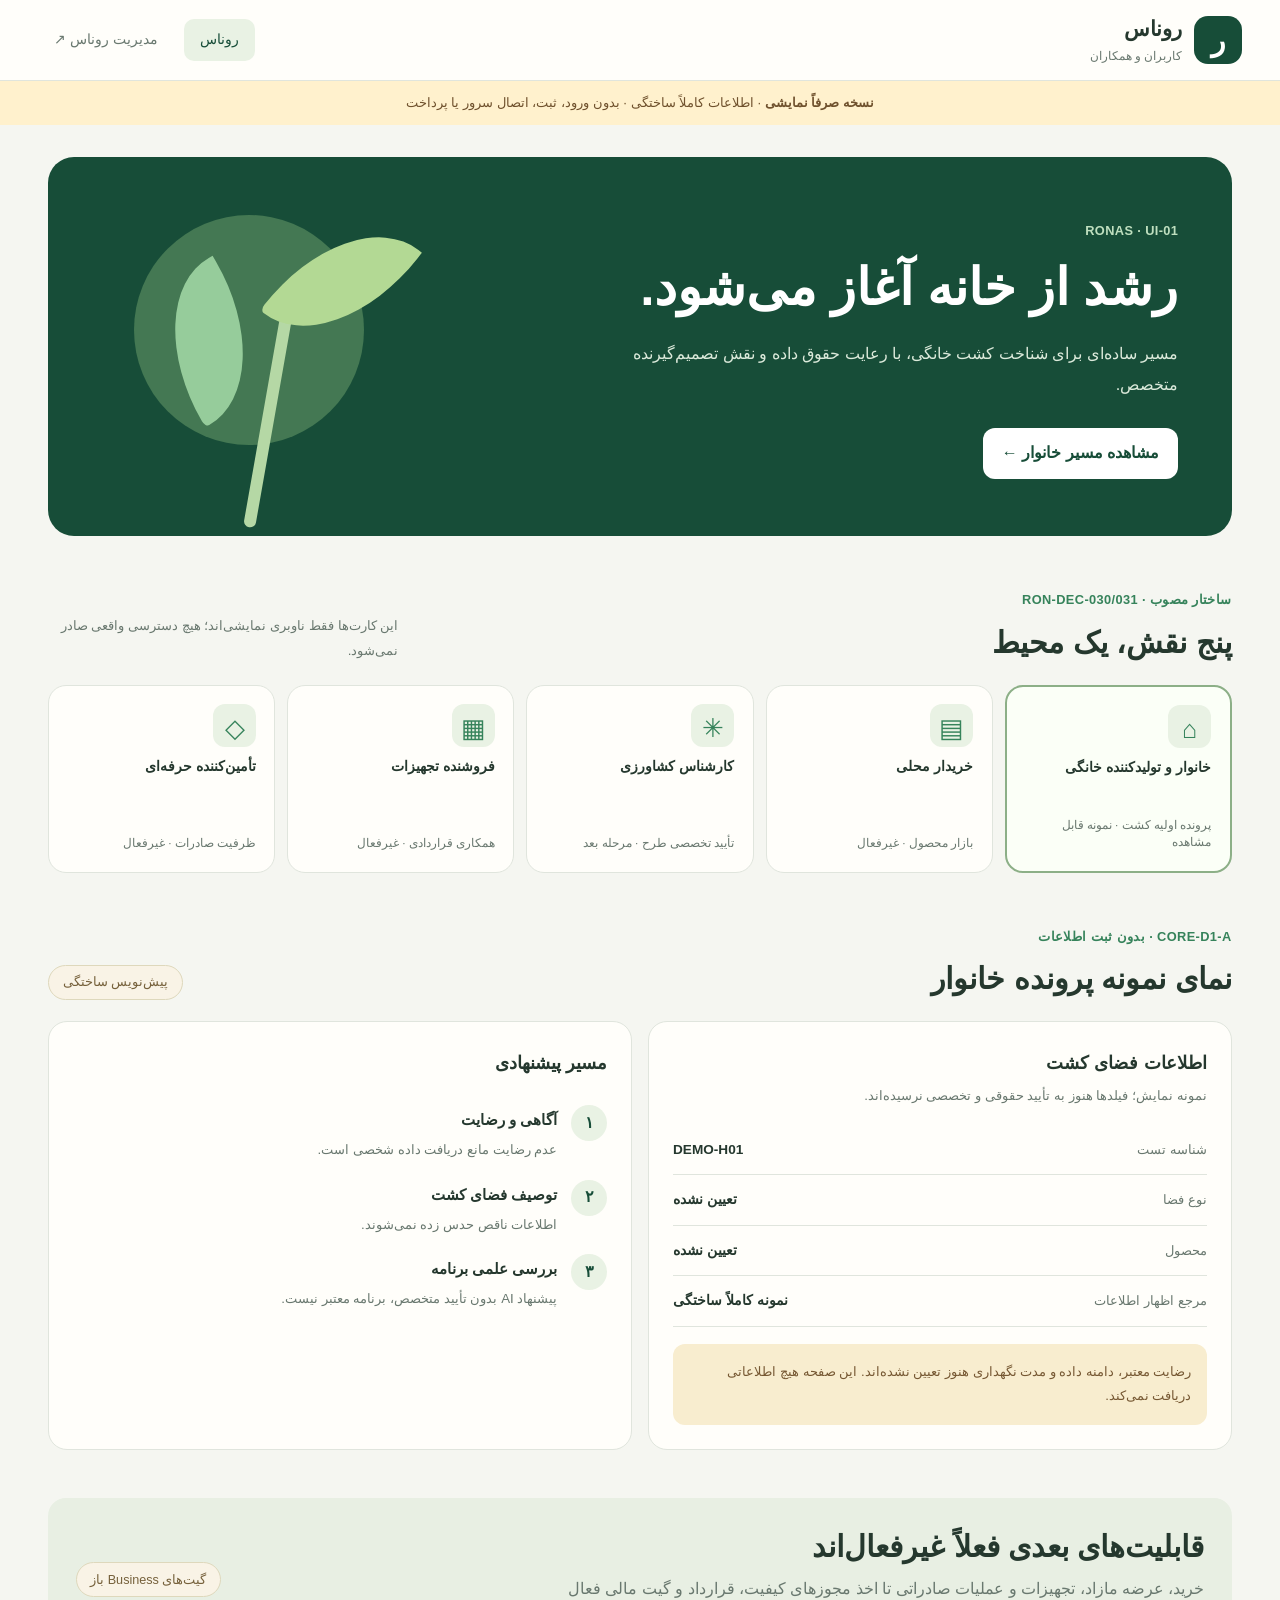
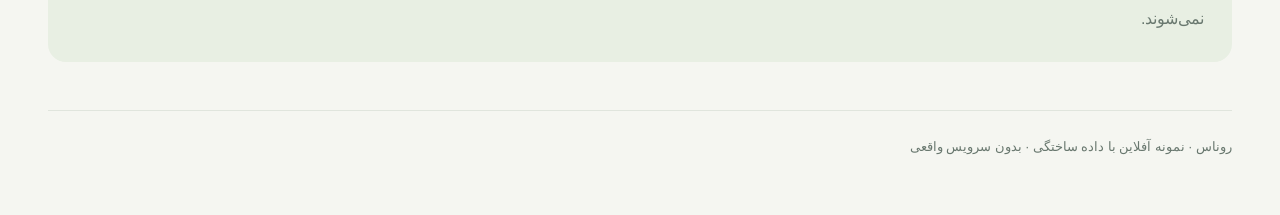
==== prototype/ui/index.html @ 521ad93a "feat(prototype): add two offline Persian RTL UI shells without real data" ====
<!doctype html>
<html lang="fa" dir="rtl">
<head>
 <meta charset="utf-8"><meta name="viewport" content="width=device-width,initial-scale=1">
 <meta http-equiv="Content-Security-Policy" content="default-src 'none'; style-src 'self'; base-uri 'none'; form-action 'none'; object-src 'none'">
 <title>روناس | تجربه کاربران (نمونه نمایشی)</title>
 <link rel="stylesheet" href="styles.css">
</head>
<body>
<a class="skip" href="#main">رفتن به محتوا</a>
<header class="top"><a class="brand" href="index.html"><span class="mark">ر</span><span>روناس<small>کاربران و همکاران</small></span></a><nav aria-label="انتخاب محیط"><a class="selected" aria-current="page" href="index.html">روناس</a><a href="admin.html">مدیریت روناس ↗</a></nav></header>
<div class="demo" role="note"><strong>نسخه صرفاً نمایشی</strong> · اطلاعات کاملاً ساختگی · بدون ورود، ثبت، اتصال سرور یا پرداخت</div>
<main id="main" class="wrap">
 <section class="hero"><div><span class="eyebrow">RONAS · UI-01</span><h1>رشد از خانه آغاز می‌شود.</h1><p>مسیر ساده‌ای برای شناخت کشت خانگی، با رعایت حقوق داده و نقش تصمیم‌گیرنده متخصص.</p><a href="#household" class="btn">مشاهده مسیر خانوار ←</a></div><div class="hero-decor" aria-hidden="true"><span class="round"></span><span class="stem"></span><span class="leaf one"></span><span class="leaf two"></span></div></section>
 <section class="section" id="roles"><header class="section-head"><div><span class="eyebrow dark">ساختار مصوب · RON-DEC-030/031</span><h2>پنج نقش، یک محیط</h2></div><p>این کارت‌ها فقط ناوبری نمایشی‌اند؛ هیچ دسترسی واقعی صادر نمی‌شود.</p></header>
 <div class="roles">
  <a class="role priority" data-role="1" href="#household"><span class="symbol">⌂</span><strong>خانوار و تولیدکننده خانگی</strong><small>پرونده اولیه کشت · نمونه قابل مشاهده</small></a>
  <a class="role" data-role="2" href="#later"><span class="symbol">▤</span><strong>خریدار محلی</strong><small>بازار محصول · غیرفعال</small></a>
  <a class="role" data-role="3" href="#later"><span class="symbol">✳</span><strong>کارشناس کشاورزی</strong><small>تأیید تخصصی طرح · مرحله بعد</small></a>
  <a class="role" data-role="4" href="#later"><span class="symbol">▦</span><strong>فروشنده تجهیزات</strong><small>همکاری قراردادی · غیرفعال</small></a>
  <a class="role" data-role="7" href="#later"><span class="symbol">◇</span><strong>تأمین‌کننده حرفه‌ای</strong><small>ظرفیت صادرات · غیرفعال</small></a>
 </div></section>
 <section class="section" id="household"><header class="section-head"><div><span class="eyebrow dark">CORE-D1-A · بدون ثبت اطلاعات</span><h2>نمای نمونه پرونده خانوار</h2></div><span class="chip">پیش‌نویس ساختگی</span></header>
 <div class="columns">
  <article class="panel"><h3>اطلاعات فضای کشت</h3><p class="sub">نمونه نمایش؛ فیلدها هنوز به تأیید حقوقی و تخصصی نرسیده‌اند.</p><dl class="details"><div><dt>شناسه تست</dt><dd>DEMO-H01</dd></div><div><dt>نوع فضا</dt><dd>تعیین نشده</dd></div><div><dt>محصول</dt><dd>تعیین نشده</dd></div><div><dt>مرجع اظهار اطلاعات</dt><dd>نمونه کاملاً ساختگی</dd></div></dl><p class="note">رضایت معتبر، دامنه داده و مدت نگهداری هنوز تعیین نشده‌اند. این صفحه هیچ اطلاعاتی دریافت نمی‌کند.</p></article>
  <article class="panel"><h3>مسیر پیشنهادی</h3><ol class="steps"><li><b>۱</b><div><strong>آگاهی و رضایت</strong><p>عدم رضایت مانع دریافت داده شخصی است.</p></div></li><li><b>۲</b><div><strong>توصیف فضای کشت</strong><p>اطلاعات ناقص حدس زده نمی‌شوند.</p></div></li><li><b>۳</b><div><strong>بررسی علمی برنامه</strong><p>پیشنهاد AI بدون تأیید متخصص، برنامه معتبر نیست.</p></div></li></ol></article>
 </div></section>
 <section class="section banner" id="later"><div><h2>قابلیت‌های بعدی فعلاً غیرفعال‌اند</h2><p>خرید، عرضه مازاد، تجهیزات و عملیات صادراتی تا اخذ مجوزهای کیفیت، قرارداد و گیت مالی فعال نمی‌شوند.</p></div><span class="chip">گیت‌های Business باز</span></section>
 <footer>روناس · نمونه آفلاین با داده ساختگی · بدون سرویس واقعی</footer>
</main>
</body></html>
---- prototype/ui/styles.css ----
@charset "UTF-8";
:root{--bg:#f5f6f1;--surface:#fffefa;--ink:#25382e;--muted:#69786f;--border:#e0e5dd;--dark:#174d38;--green:#36835b;--soft:#e9f2e4;--yellow:#f8edcf}
*{box-sizing:border-box}html{scroll-behavior:smooth;scroll-padding-top:6rem}body{margin:0;background:var(--bg);color:var(--ink);font:16px/1.9 Tahoma,Arial,sans-serif}a{color:inherit}a:focus-visible{outline:3px solid #d59b28;outline-offset:3px}h1,h2,h3,p{margin-top:0}h1{font-size:clamp(2rem,4vw,3.5rem);line-height:1.35}h2{font-size:clamp(1.4rem,2.5vw,1.9rem);line-height:1.4}h3{font-size:1.15rem}p{color:var(--muted)}.skip{position:absolute;top:-100px;right:1rem;padding:.5rem 1rem;background:white;z-index:10}.skip:focus{top:.5rem}
.top{display:flex;justify-content:space-between;align-items:center;gap:1rem;background:var(--surface);padding:1rem max(3vw,calc((100vw - 1260px)/2));border-bottom:1px solid var(--border)}.brand{display:flex;align-items:center;gap:.7rem;text-decoration:none;font-size:1.3rem;font-weight:800;line-height:1.2}.brand small{display:block;font-size:.72rem;color:var(--muted);font-weight:400;margin-top:.5rem}.mark{display:grid;place-items:center;background:var(--dark);color:white;border-radius:14px;width:48px;height:48px;font-size:1.9rem}.top nav{display:flex;gap:.6rem}.top nav a{text-decoration:none;padding:.5rem 1rem;border-radius:10px;color:var(--muted);font-size:.85rem}.top nav .selected,.top nav a:hover{background:var(--soft);color:var(--dark)}.demo{text-align:center;background:#fff1cd;color:#6f512d;padding:.6rem 1rem;font-size:.82rem}.wrap{max-width:1260px;margin:auto;padding:2rem 3vw}.hero{position:relative;overflow:hidden;display:grid;grid-template-columns:1.5fr .75fr;min-height:340px;background:var(--dark);color:white;border-radius:26px;padding:3.6rem 4.5%;isolation:isolate}.hero p{color:#dceadb;max-width:580px;font-size:1.02rem}.hero h1{max-width:570px;margin:.5rem 0 1rem}.eyebrow{font-weight:800;color:#bfdfbf;font-size:.8rem;letter-spacing:.03em}.eyebrow.dark{color:var(--green)}.btn{display:inline-flex;background:white;color:var(--dark);border-radius:12px;font-weight:800;padding:.65rem 1.2rem;text-decoration:none;margin-top:.7rem}.hero-decor{position:relative}.round{position:absolute;width:230px;height:230px;left:9%;top:0;background:#88ba7c;border-radius:50%;opacity:.4}.stem{position:absolute;bottom:-50px;left:45%;width:12px;height:230px;background:#b5d8a5;transform:rotate(10deg);border-radius:100px}.leaf{position:absolute;width:92px;height:145px;background:#96cc9b;border-radius:100% 0 100% 5%;bottom:65px}.leaf.one{left:17%;transform:rotate(-30deg)}.leaf.two{left:54%;bottom:125px;transform:rotate(38deg);background:#b3d994}
.section{margin-top:3rem}.section-head{display:flex;justify-content:space-between;align-items:end;gap:1rem;margin-bottom:1.3rem}.section-head h2{margin:.4rem 0 0}.section-head p{margin:0;max-width:350px;font-size:.84rem}.roles{display:grid;grid-template-columns:repeat(5,minmax(0,1fr));gap:.75rem}.role{display:flex;flex-direction:column;gap:.55rem;min-height:188px;background:var(--surface);padding:1.15rem;border:1px solid var(--border);border-radius:18px;text-decoration:none}.role:hover,.role:focus{border-color:#9abc9d}.role.priority{border:2px solid #8caf87;background:#fbfff7}.role .symbol{font-size:1.6rem;color:var(--green);background:var(--soft);border-radius:12px;width:43px;height:43px;display:grid;place-items:center}.role strong{font-size:.89rem;line-height:1.5}.role small{color:var(--muted);font-size:.74rem;line-height:1.5;margin-top:auto}.chip{display:inline-block;border:1px solid #ded8bc;background:#f9f3e6;color:#76613c;padding:.28rem .85rem;border-radius:99px;font-size:.79rem}.columns{display:grid;grid-template-columns:repeat(2,minmax(0,1fr));gap:1rem}.panel{background:var(--surface);border:1px solid var(--border);border-radius:19px;padding:1.5rem;min-width:0}.panel h3{margin:0}.panel .sub{font-size:.82rem;margin:.2rem 0 1rem}.details{margin:0}.details div{display:flex;justify-content:space-between;align-items:center;gap:1rem;border-bottom:1px solid var(--border);padding:.74rem 0}.details dt{font-size:.84rem;color:var(--muted)}.details dd{margin:0;text-align:left;font-size:.85rem;font-weight:800;overflow-wrap:anywhere;direction:auto}.note{font-size:.82rem;background:var(--yellow);padding:.95rem;border-radius:12px;color:#765833;margin:1.1rem 0 0}.steps{list-style:none;padding:0;margin:1.5rem 0 0}.steps li{display:flex;gap:.85rem;margin-bottom:1.1rem}.steps b{display:grid;place-items:center;width:36px;height:36px;flex-shrink:0;background:var(--soft);color:var(--dark);border-radius:50%}.steps strong{font-size:.94rem}.steps p{font-size:.83rem;margin:.1rem 0 0}.banner{display:flex;justify-content:space-between;align-items:center;gap:1rem;background:#e8efe3;padding:1.7rem;border-radius:18px}.banner h2{margin:0 0 .4rem}.banner p{margin:0;max-width:700px}footer{border-top:1px solid var(--border);margin-top:3rem;padding:1.5rem 0;font-size:.8rem;color:var(--muted)}
.admin-grid{display:grid;grid-template-columns:248px minmax(0,1fr)}.aside{min-height:calc(100vh - 128px);background:#e9f0e7;border-left:1px solid var(--border);padding:1.5rem}.aside h2{font-size:1.1rem;margin:.3rem 0}.aside>p{font-size:.83rem}.areas{display:grid;gap:.3rem;margin-top:1.2rem}.areas a{display:flex;gap:.6rem;padding:.7rem;border-radius:10px;text-decoration:none;font-size:.86rem}.areas a:hover,.areas a:focus{background:#d4e5d5}.areas small{margin-right:auto;color:var(--muted)}.admin-main{padding:2rem min(3vw,55px);min-width:0}.admin-hero h1{font-size:clamp(2rem,3.1vw,2.7rem);margin:.4rem 0}.admin-hero p{max-width:660px}.stats{display:grid;grid-template-columns:repeat(3,minmax(0,1fr));gap:1rem;margin-top:1.8rem}.stat{padding:1.2rem;border:1px solid var(--border);border-radius:15px;background:var(--surface);display:flex;flex-direction:column}.stat small{color:var(--muted)}.stat strong{font-size:1.2rem;color:var(--dark)}.administration .section{margin-top:2.2rem}
@media(max-width:980px){.roles{grid-template-columns:repeat(3,minmax(0,1fr))}.admin-grid{grid-template-columns:205px minmax(0,1fr)}}@media(max-width:720px){.top{padding:1rem;flex-wrap:wrap}.wrap{padding:1rem}.hero{grid-template-columns:1fr;padding:2rem}.hero-decor{display:none}.roles{grid-template-columns:repeat(2,minmax(0,1fr))}.columns,.stats{grid-template-columns:1fr}.section-head{align-items:start;flex-direction:column}.banner{align-items:start;flex-direction:column}.admin-grid{grid-template-columns:1fr}.aside{min-height:auto;border-left:0;border-bottom:1px solid var(--border);padding:1rem}.areas{grid-template-columns:repeat(2,minmax(0,1fr))}.admin-main{padding:1.5rem 1rem}}@media(max-width:430px){.roles,.areas{grid-template-columns:1fr}.role{min-height:130px}.details div{align-items:start;flex-direction:column;gap:.2rem}.details dd{text-align:right}.top nav a{padding:.4rem .6rem}}@media(prefers-reduced-motion:reduce){html{scroll-behavior:auto}}
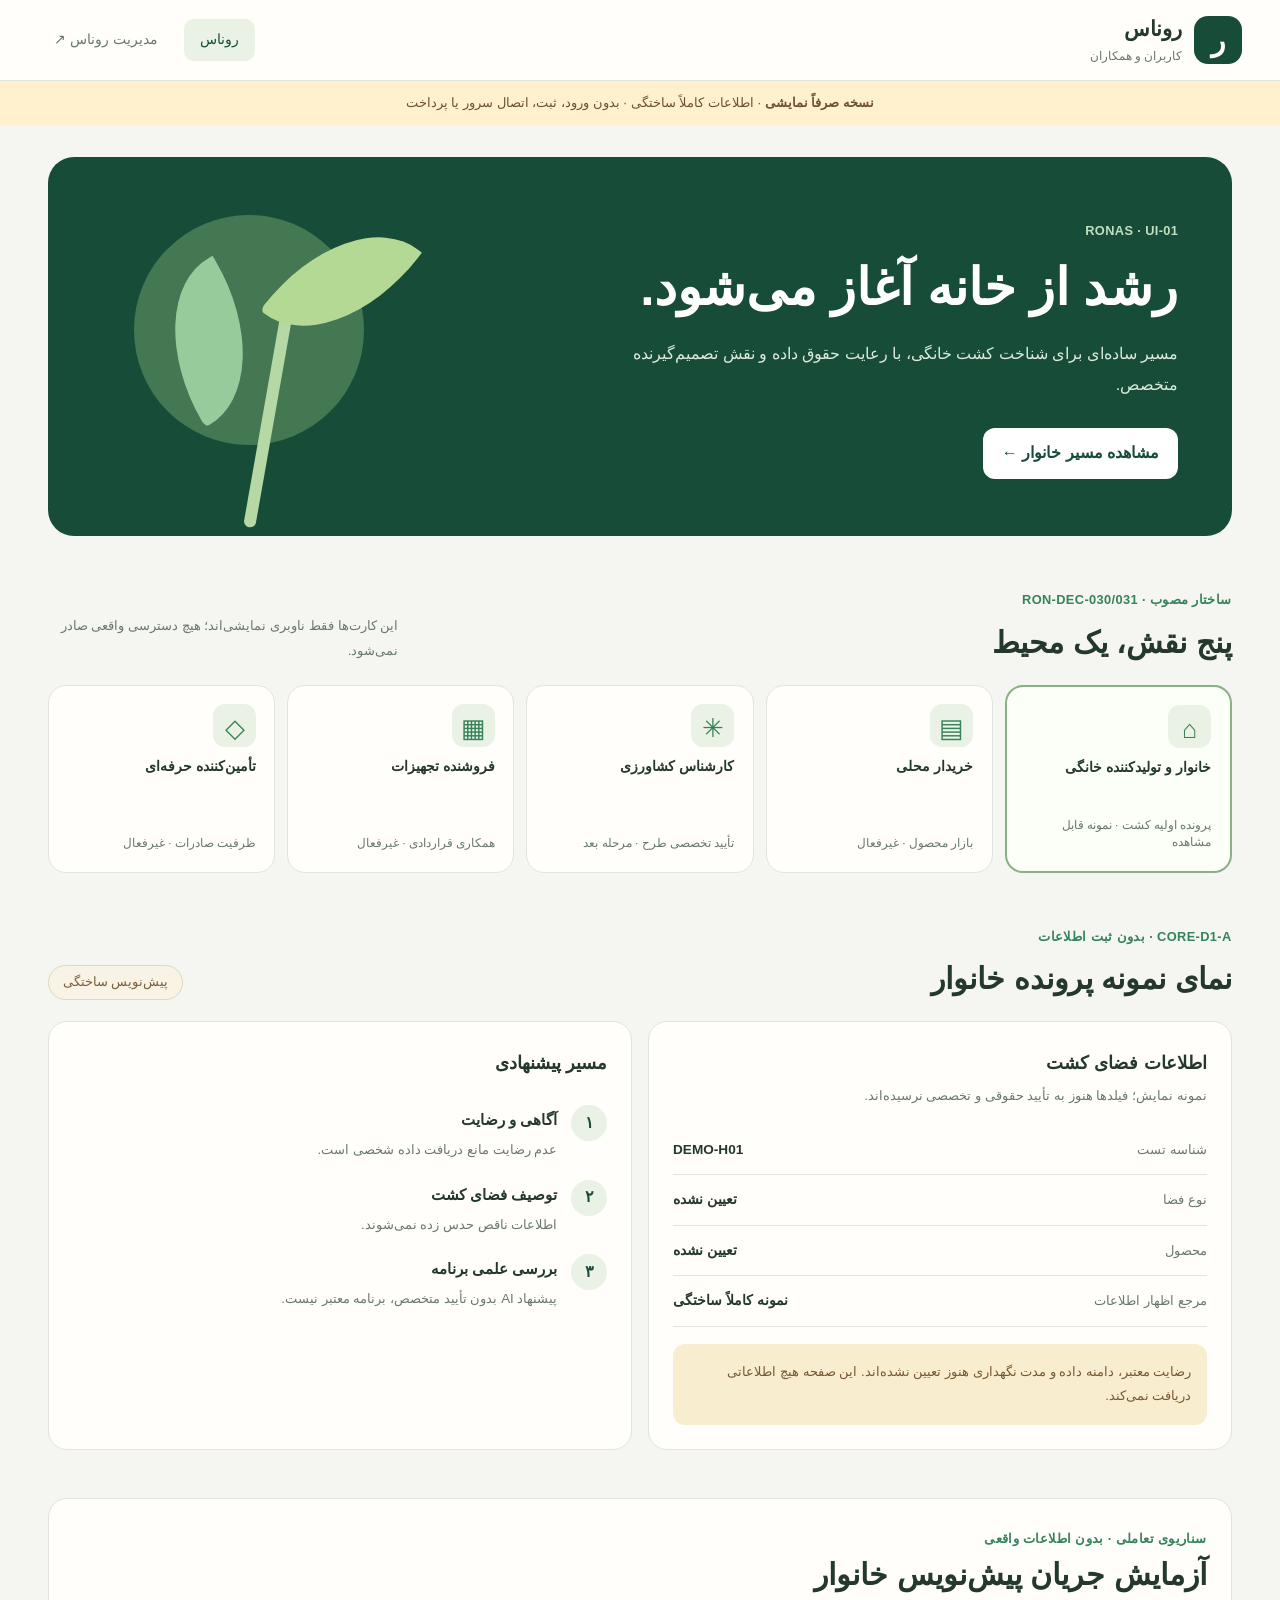
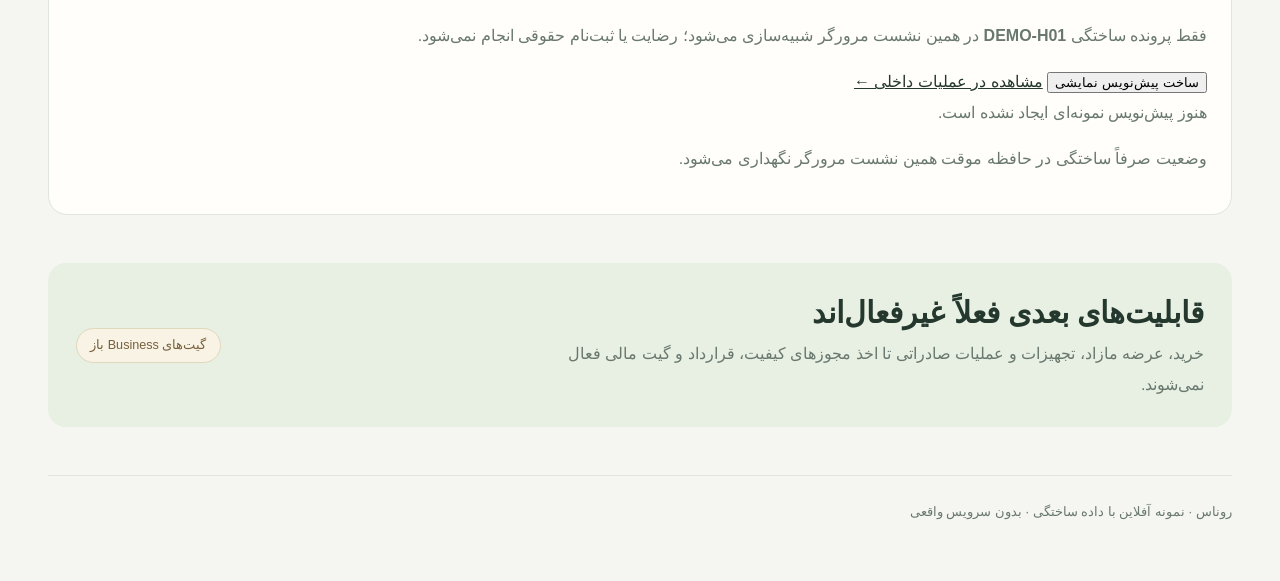
==== commit f37d39eb: "feat(prototype): add local interactive synthetic case controls to both Ronas shells" ====
--- a/prototype/ui/index.html
+++ b/prototype/ui/index.html
@@ -2,7 +2,7 @@
 <html lang="fa" dir="rtl">
 <head>
  <meta charset="utf-8"><meta name="viewport" content="width=device-width,initial-scale=1">
- <meta http-equiv="Content-Security-Policy" content="default-src 'none'; style-src 'self'; base-uri 'none'; form-action 'none'; object-src 'none'">
+ <meta http-equiv="Content-Security-Policy" content="default-src 'none'; style-src 'self'; script-src 'self'; base-uri 'none'; form-action 'none'; object-src 'none'">
  <title>روناس | تجربه کاربران (نمونه نمایشی)</title>
  <link rel="stylesheet" href="styles.css">
 </head>
@@ -25,7 +25,20 @@
   <article class="panel"><h3>اطلاعات فضای کشت</h3><p class="sub">نمونه نمایش؛ فیلدها هنوز به تأیید حقوقی و تخصصی نرسیده‌اند.</p><dl class="details"><div><dt>شناسه تست</dt><dd>DEMO-H01</dd></div><div><dt>نوع فضا</dt><dd>تعیین نشده</dd></div><div><dt>محصول</dt><dd>تعیین نشده</dd></div><div><dt>مرجع اظهار اطلاعات</dt><dd>نمونه کاملاً ساختگی</dd></div></dl><p class="note">رضایت معتبر، دامنه داده و مدت نگهداری هنوز تعیین نشده‌اند. این صفحه هیچ اطلاعاتی دریافت نمی‌کند.</p></article>
   <article class="panel"><h3>مسیر پیشنهادی</h3><ol class="steps"><li><b>۱</b><div><strong>آگاهی و رضایت</strong><p>عدم رضایت مانع دریافت داده شخصی است.</p></div></li><li><b>۲</b><div><strong>توصیف فضای کشت</strong><p>اطلاعات ناقص حدس زده نمی‌شوند.</p></div></li><li><b>۳</b><div><strong>بررسی علمی برنامه</strong><p>پیشنهاد AI بدون تأیید متخصص، برنامه معتبر نیست.</p></div></li></ol></article>
  </div></section>
+<section class="section panel" id="demo-flow" aria-labelledby="demo-flow-title">
+  <span class="eyebrow dark">سناریوی تعاملی · بدون اطلاعات واقعی</span>
+  <h2 id="demo-flow-title">آزمایش جریان پیش‌نویس خانوار</h2>
+  <p>فقط پرونده ساختگی <strong>DEMO-H01</strong> در همین نشست مرورگر شبیه‌سازی می‌شود؛ رضایت یا ثبت‌نام حقوقی انجام نمی‌شود.</p>
+  <div class="demo-controls">
+    <button type="button" data-demo-action="household-prepare">ساخت پیش‌نویس نمایشی</button>
+    <a class="text-link" href="admin.html#domestic">مشاهده در عملیات داخلی ←</a>
+  </div>
+  <p class="demo-status" data-demo-household-status aria-live="polite">هنوز پیش‌نویس نمونه‌ای ایجاد نشده است.</p>
+  <p class="demo-hint" data-demo-storage-note></p>
+  <p class="demo-error" data-demo-error role="status"></p>
+</section>
  <section class="section banner" id="later"><div><h2>قابلیت‌های بعدی فعلاً غیرفعال‌اند</h2><p>خرید، عرضه مازاد، تجهیزات و عملیات صادراتی تا اخذ مجوزهای کیفیت، قرارداد و گیت مالی فعال نمی‌شوند.</p></div><span class="chip">گیت‌های Business باز</span></section>
  <footer>روناس · نمونه آفلاین با داده ساختگی · بدون سرویس واقعی</footer>
 </main>
+<script type="module" src="demo-app.mjs"></script>
 </body></html>
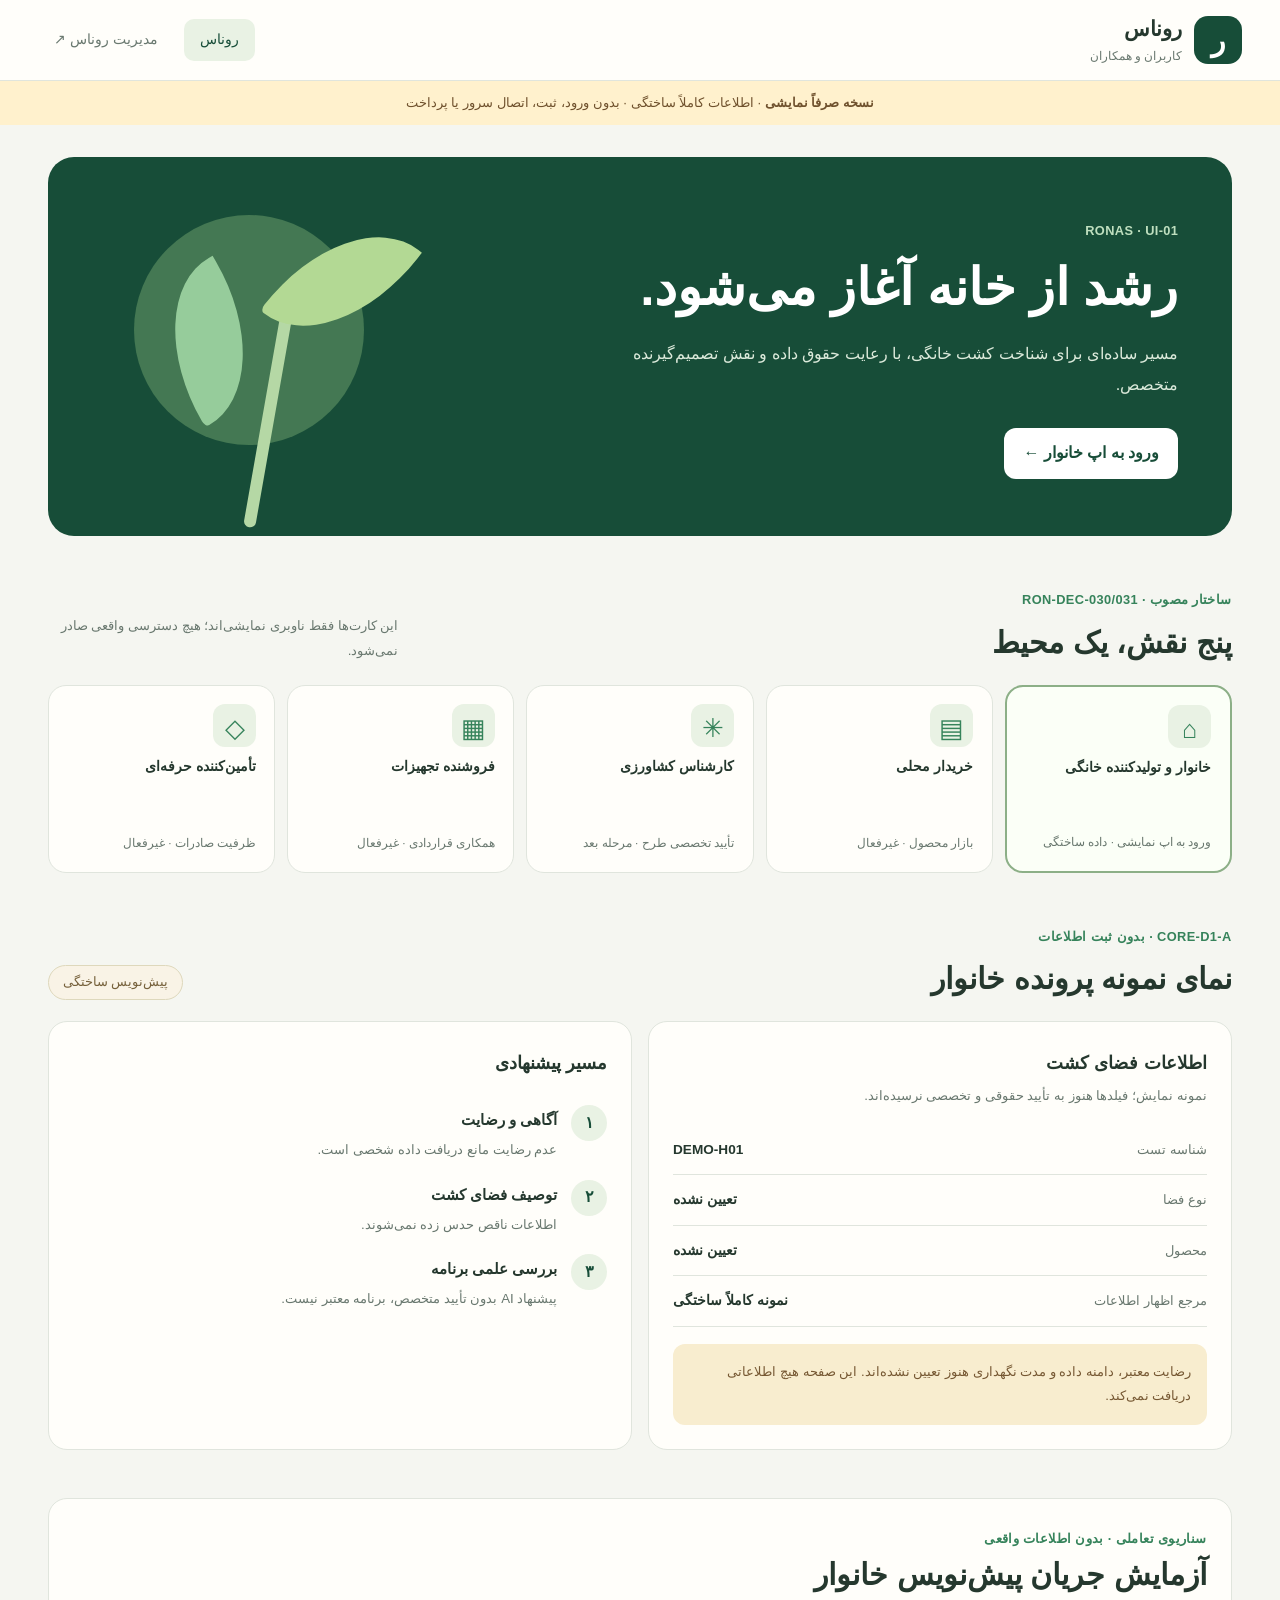
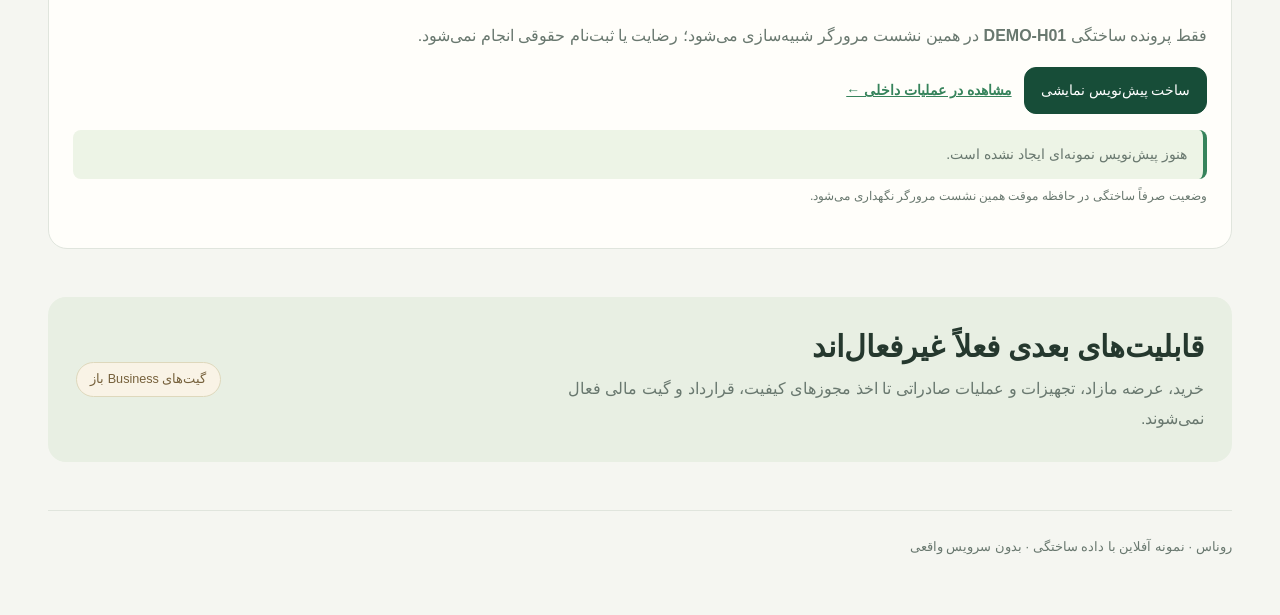
==== commit a16286a2: "feat(prototype): add standalone clickable household demo" ====
--- a/prototype/ui/index.html
+++ b/prototype/ui/index.html
@@ -11,10 +11,10 @@
 <header class="top"><a class="brand" href="index.html"><span class="mark">ر</span><span>روناس<small>کاربران و همکاران</small></span></a><nav aria-label="انتخاب محیط"><a class="selected" aria-current="page" href="index.html">روناس</a><a href="admin.html">مدیریت روناس ↗</a></nav></header>
 <div class="demo" role="note"><strong>نسخه صرفاً نمایشی</strong> · اطلاعات کاملاً ساختگی · بدون ورود، ثبت، اتصال سرور یا پرداخت</div>
 <main id="main" class="wrap">
- <section class="hero"><div><span class="eyebrow">RONAS · UI-01</span><h1>رشد از خانه آغاز می‌شود.</h1><p>مسیر ساده‌ای برای شناخت کشت خانگی، با رعایت حقوق داده و نقش تصمیم‌گیرنده متخصص.</p><a href="#household" class="btn">مشاهده مسیر خانوار ←</a></div><div class="hero-decor" aria-hidden="true"><span class="round"></span><span class="stem"></span><span class="leaf one"></span><span class="leaf two"></span></div></section>
+ <section class="hero"><div><span class="eyebrow">RONAS · UI-01</span><h1>رشد از خانه آغاز می‌شود.</h1><p>مسیر ساده‌ای برای شناخت کشت خانگی، با رعایت حقوق داده و نقش تصمیم‌گیرنده متخصص.</p><a href="household.html#home" class="btn">ورود به اپ خانوار ←</a></div><div class="hero-decor" aria-hidden="true"><span class="round"></span><span class="stem"></span><span class="leaf one"></span><span class="leaf two"></span></div></section>
  <section class="section" id="roles"><header class="section-head"><div><span class="eyebrow dark">ساختار مصوب · RON-DEC-030/031</span><h2>پنج نقش، یک محیط</h2></div><p>این کارت‌ها فقط ناوبری نمایشی‌اند؛ هیچ دسترسی واقعی صادر نمی‌شود.</p></header>
  <div class="roles">
-  <a class="role priority" data-role="1" href="#household"><span class="symbol">⌂</span><strong>خانوار و تولیدکننده خانگی</strong><small>پرونده اولیه کشت · نمونه قابل مشاهده</small></a>
+  <a class="role priority" data-role="1" href="household.html#home"><span class="symbol">⌂</span><strong>خانوار و تولیدکننده خانگی</strong><small>ورود به اپ نمایشی · داده ساختگی</small></a>
   <a class="role" data-role="2" href="#later"><span class="symbol">▤</span><strong>خریدار محلی</strong><small>بازار محصول · غیرفعال</small></a>
   <a class="role" data-role="3" href="#later"><span class="symbol">✳</span><strong>کارشناس کشاورزی</strong><small>تأیید تخصصی طرح · مرحله بعد</small></a>
   <a class="role" data-role="4" href="#later"><span class="symbol">▦</span><strong>فروشنده تجهیزات</strong><small>همکاری قراردادی · غیرفعال</small></a>
--- a/prototype/ui/styles.css
+++ b/prototype/ui/styles.css
@@ -5,3 +5,122 @@
 .section{margin-top:3rem}.section-head{display:flex;justify-content:space-between;align-items:end;gap:1rem;margin-bottom:1.3rem}.section-head h2{margin:.4rem 0 0}.section-head p{margin:0;max-width:350px;font-size:.84rem}.roles{display:grid;grid-template-columns:repeat(5,minmax(0,1fr));gap:.75rem}.role{display:flex;flex-direction:column;gap:.55rem;min-height:188px;background:var(--surface);padding:1.15rem;border:1px solid var(--border);border-radius:18px;text-decoration:none}.role:hover,.role:focus{border-color:#9abc9d}.role.priority{border:2px solid #8caf87;background:#fbfff7}.role .symbol{font-size:1.6rem;color:var(--green);background:var(--soft);border-radius:12px;width:43px;height:43px;display:grid;place-items:center}.role strong{font-size:.89rem;line-height:1.5}.role small{color:var(--muted);font-size:.74rem;line-height:1.5;margin-top:auto}.chip{display:inline-block;border:1px solid #ded8bc;background:#f9f3e6;color:#76613c;padding:.28rem .85rem;border-radius:99px;font-size:.79rem}.columns{display:grid;grid-template-columns:repeat(2,minmax(0,1fr));gap:1rem}.panel{background:var(--surface);border:1px solid var(--border);border-radius:19px;padding:1.5rem;min-width:0}.panel h3{margin:0}.panel .sub{font-size:.82rem;margin:.2rem 0 1rem}.details{margin:0}.details div{display:flex;justify-content:space-between;align-items:center;gap:1rem;border-bottom:1px solid var(--border);padding:.74rem 0}.details dt{font-size:.84rem;color:var(--muted)}.details dd{margin:0;text-align:left;font-size:.85rem;font-weight:800;overflow-wrap:anywhere;direction:auto}.note{font-size:.82rem;background:var(--yellow);padding:.95rem;border-radius:12px;color:#765833;margin:1.1rem 0 0}.steps{list-style:none;padding:0;margin:1.5rem 0 0}.steps li{display:flex;gap:.85rem;margin-bottom:1.1rem}.steps b{display:grid;place-items:center;width:36px;height:36px;flex-shrink:0;background:var(--soft);color:var(--dark);border-radius:50%}.steps strong{font-size:.94rem}.steps p{font-size:.83rem;margin:.1rem 0 0}.banner{display:flex;justify-content:space-between;align-items:center;gap:1rem;background:#e8efe3;padding:1.7rem;border-radius:18px}.banner h2{margin:0 0 .4rem}.banner p{margin:0;max-width:700px}footer{border-top:1px solid var(--border);margin-top:3rem;padding:1.5rem 0;font-size:.8rem;color:var(--muted)}
 .admin-grid{display:grid;grid-template-columns:248px minmax(0,1fr)}.aside{min-height:calc(100vh - 128px);background:#e9f0e7;border-left:1px solid var(--border);padding:1.5rem}.aside h2{font-size:1.1rem;margin:.3rem 0}.aside>p{font-size:.83rem}.areas{display:grid;gap:.3rem;margin-top:1.2rem}.areas a{display:flex;gap:.6rem;padding:.7rem;border-radius:10px;text-decoration:none;font-size:.86rem}.areas a:hover,.areas a:focus{background:#d4e5d5}.areas small{margin-right:auto;color:var(--muted)}.admin-main{padding:2rem min(3vw,55px);min-width:0}.admin-hero h1{font-size:clamp(2rem,3.1vw,2.7rem);margin:.4rem 0}.admin-hero p{max-width:660px}.stats{display:grid;grid-template-columns:repeat(3,minmax(0,1fr));gap:1rem;margin-top:1.8rem}.stat{padding:1.2rem;border:1px solid var(--border);border-radius:15px;background:var(--surface);display:flex;flex-direction:column}.stat small{color:var(--muted)}.stat strong{font-size:1.2rem;color:var(--dark)}.administration .section{margin-top:2.2rem}
 @media(max-width:980px){.roles{grid-template-columns:repeat(3,minmax(0,1fr))}.admin-grid{grid-template-columns:205px minmax(0,1fr)}}@media(max-width:720px){.top{padding:1rem;flex-wrap:wrap}.wrap{padding:1rem}.hero{grid-template-columns:1fr;padding:2rem}.hero-decor{display:none}.roles{grid-template-columns:repeat(2,minmax(0,1fr))}.columns,.stats{grid-template-columns:1fr}.section-head{align-items:start;flex-direction:column}.banner{align-items:start;flex-direction:column}.admin-grid{grid-template-columns:1fr}.aside{min-height:auto;border-left:0;border-bottom:1px solid var(--border);padding:1rem}.areas{grid-template-columns:repeat(2,minmax(0,1fr))}.admin-main{padding:1.5rem 1rem}}@media(max-width:430px){.roles,.areas{grid-template-columns:1fr}.role{min-height:130px}.details div{align-items:start;flex-direction:column;gap:.2rem}.details dd{text-align:right}.top nav a{padding:.4rem .6rem}}@media(prefers-reduced-motion:reduce){html{scroll-behavior:auto}}
+
+/* Local synthetic controls; no data collection or operational actions. */
+.demo-controls{display:flex;align-items:center;flex-wrap:wrap;gap:.8rem;margin:1rem 0}
+.demo-controls button,.scenario button{border:1px solid var(--dark);border-radius:12px;background:var(--dark);color:#fff;font:inherit;font-size:.88rem;cursor:pointer;padding:.55rem .95rem}
+.demo-controls button:hover:not(:disabled),.scenario button:hover:not(:disabled){background:#27694d}
+.demo-controls button:disabled,.scenario button:disabled{opacity:.48;cursor:not-allowed}
+.demo-controls .secondary-button,.scenario .secondary-button{background:#fff;color:var(--dark)}
+.demo-controls .secondary-button:hover:not(:disabled){background:var(--soft)}
+.demo-controls button:focus-visible,.scenario button:focus-visible{outline:3px solid #d59b28;outline-offset:3px}
+.text-link{font-size:.87rem;color:var(--green);font-weight:800}
+.demo-status{margin:1rem 0 .35rem;background:#edf4e6;border-right:4px solid var(--green);padding:.7rem 1rem;border-radius:8px;font-size:.88rem}
+.demo-hint{font-size:.77rem;margin:.4rem 0;color:var(--muted)}
+.demo-error:not(:empty){border-right:4px solid #b45a45;background:#faebe2;padding:.6rem;font-size:.87rem}
+.scenario-grid{display:grid;grid-template-columns:repeat(2,minmax(0,1fr));gap:1rem}
+.scenario{border:1px solid var(--border);border-radius:14px;padding:1rem;min-width:0}
+.scenario h3{margin:0}.scenario .demo-status{min-height:72px}
+.lower{border-top:1px solid var(--border);padding-top:1.2rem}
+@media(max-width:760px){.scenario-grid{grid-template-columns:1fr}}
+
+/* Authenticated BFF case next-step guidance, not an approval/status badge. */
+.journey{margin:1.1rem 0;padding:1rem 1.25rem;border:1px solid var(--border);border-right:4px solid var(--green);background:var(--soft);border-radius:12px}
+.journey h3{margin:0 0 .45rem;font-size:1.08rem;color:var(--dark)}
+.journey p{margin:.35rem 0;color:var(--ink);overflow-wrap:anywhere}
+.journey a{display:inline-block;font-weight:800;color:var(--dark);padding:.25rem 0;max-width:100%}
+.journey a:focus-visible{outline:3px solid #d59b28;outline-offset:3px}
+@media(max-width:760px){.journey{padding:.85rem;margin:.85rem 0}}
+
+/* Figma household home, rendered inside the authenticated LOCAL/TEST BFF. */
+.figma-home-body{margin:0;background:#f1f2ef;color:#222b24;font-family:"Vazirmatn",Tahoma,Arial,sans-serif;line-height:1.6}
+.rn-device{position:relative;width:min(100%,480px);min-height:100dvh;margin:0 auto;background:#fafaf8;border:1px solid #e8e9e5;border-radius:26px;overflow:hidden;padding-bottom:86px}
+.rn-header{height:96px;display:flex;align-items:center;justify-content:space-between;padding:16px 22px;background:#fafaf8}
+.rn-logo{display:block;width:164px;height:64px;object-fit:contain;object-position:right center}
+.rn-notifications{width:44px;height:44px;border:1px solid #e4e5df;border-radius:15px;background:#fff;display:grid;place-items:center}
+.rn-notifications img{width:24px;height:24px}
+.rn-demo{text-align:center;padding:8px 12px;background:#f8f3e8;color:#6d5836;font-size:11px;line-height:1.6}
+.rn-main{padding:0 22px 24px}
+.rn-welcome{padding:10px 0 18px;text-align:right}
+.rn-welcome h1{font-size:20px;line-height:1.45;margin:0 0 3px;font-weight:800;color:#202921}
+.rn-welcome p{font-size:12px;margin:0;color:#667068}
+.rn-hero{height:300px;position:relative;isolation:isolate;border-radius:23px;overflow:hidden;color:#fff}
+.rn-hero-image,.rn-hero-shade{position:absolute;inset:0;width:100%;height:100%}
+.rn-hero-image{object-fit:cover;z-index:-2}
+.rn-hero-shade{z-index:-1;background:linear-gradient(180deg,rgba(6,26,17,0) 0%,rgba(6,26,17,.1) 32%,rgba(6,26,17,.85) 58%,rgba(6,26,17,.99) 100%)}
+.rn-hero-status{position:absolute;top:16px;right:12px;display:flex;align-items:center;gap:7px;background:rgba(255,255,255,.94);border-radius:15px;color:#245e2d;padding:5px 10px;font-size:11px;font-weight:700}
+.rn-hero-status img{width:8px;height:8px}
+.rn-hero-copy{position:absolute;right:16px;left:16px;bottom:15px;text-align:right}
+.rn-hero-copy small{font-size:11px;font-weight:600}
+.rn-hero-copy h2{margin:3px 0 4px;font-size:22px;line-height:1.55;color:#fff}
+.rn-hero-copy p{margin:0 0 12px;font-size:11px;line-height:1.6;color:#fff}
+.rn-hero-copy a{display:block;width:164px;max-width:100%;margin-right:auto;padding:8px 10px;background:#fff;border-radius:12px;color:#245e2d;text-align:center;text-decoration:none;font-size:13px;font-weight:700}
+.rn-summary,.rn-services,.rn-quick,.rn-cases{margin-top:20px}
+.rn-section-title{display:flex;align-items:center;justify-content:space-between;gap:8px;margin-bottom:10px}
+.rn-section-title h2,.rn-services h2,.rn-quick h2,.rn-cases h2{margin:0;font-size:16px;line-height:1.5;color:#27332a}
+.rn-connected,.rn-disconnected{font-size:10px;border-radius:99px;padding:4px 8px;background:#eef4eb;color:#315e36;white-space:nowrap}
+.rn-disconnected{background:#f8eee8;color:#8c4c39}
+.rn-metrics{display:grid;grid-template-columns:repeat(3,minmax(0,1fr));gap:9px}
+.rn-metrics article{min-height:92px;padding:10px 9px;border:1px solid #e1e2da;border-radius:17px;background:#fff;text-align:right;display:flex;flex-direction:column;justify-content:space-between}
+.rn-metrics small{font-size:10px;color:#626c64;line-height:1.4}
+.rn-metrics strong{font-size:15px;color:#245e2d;line-height:1.45;overflow-wrap:anywhere}
+.rn-metrics span{font-size:9px;color:#69736b;line-height:1.45}
+.rn-assistant{position:relative;margin-top:17px;min-height:132px;padding:17px 18px;background:#173f2a;border-radius:21px;color:#fff}
+.rn-assistant h2{margin:0 52px 4px 0;font-size:16px;line-height:1.55;color:#fff}
+.rn-assistant p{margin:0 0 10px;font-size:11px;line-height:1.6;color:#f3f5f1}
+.rn-assistant-icon{position:absolute;top:17px;right:17px;width:43px;height:43px;display:grid;place-items:center;background:#dcebd8;border-radius:14px}
+.rn-assistant-icon img{width:25px;height:25px}
+.rn-disabled-label{display:block;width:max-content;max-width:100%;margin-right:auto;border-radius:10px;background:#fff;color:#315c3a;padding:6px 12px;font-size:10px}
+.rn-services-grid{display:grid;grid-template-columns:repeat(2,minmax(0,1fr));gap:10px;margin-top:10px}
+.rn-service{min-height:102px;padding:11px 14px;border:1px solid #e1e2da;border-radius:18px;background:#fff;display:flex;flex-direction:column;align-items:flex-start;gap:3px;text-decoration:none;color:#263129}
+.rn-service strong{font-size:12px}.rn-service small{font-size:10px;color:#6c756e}
+.rn-service-icon{align-self:flex-end;width:38px;height:38px;display:grid;place-items:center;border-radius:13px;background:#fff2f1}
+.rn-service-icon img{width:24px;height:24px}
+.rn-service-disabled{opacity:.76}
+.rn-quick>div{display:grid;grid-template-columns:1fr 1fr;gap:10px;margin-top:10px}
+.rn-primary-action,.rn-secondary-action{min-height:46px;display:grid;place-items:center;padding:8px 10px;border-radius:14px;text-align:center;text-decoration:none;font-size:11px;font-weight:700}
+.rn-primary-action{background:#c40e18;color:#fff}.rn-secondary-action{background:#fff;border:1px solid #e1e2da;color:#687169}
+.rn-cases{padding:14px;border:1px solid #e1e2da;background:#fff;border-radius:17px}
+.rn-cases>p,.rn-empty{font-size:10px;line-height:1.7;color:#687169}
+.rn-cases ul{margin:0;padding:0 18px 0 0;font-size:11px;line-height:1.8}
+.rn-cases a{color:#245e2d;font-weight:700;overflow-wrap:anywhere}
+.rn-hero{display:block;text-decoration:none}
+.rn-hero-copy strong{display:block;margin:3px 0 4px;font-size:22px;line-height:1.55;color:#fff}
+.rn-hero-copy span{display:block;margin-bottom:12px;font-size:11px;line-height:1.6;color:#fff}
+.rn-hero-copy b{display:block;width:164px;max-width:100%;margin-right:auto;padding:8px 10px;background:#fff;border-radius:12px;color:#245e2d;text-align:center;font-size:13px}
+.rn-notifications{cursor:pointer}
+.rn-screen{padding-bottom:76px}
+.rn-screen-back{display:inline-block;margin:2px 0 12px;color:#376844;text-decoration:none;font-size:12px;font-weight:700}
+.rn-screen>h1{margin:0 0 5px;font-size:22px;color:#263129}
+.rn-screen>p{margin:0 0 16px;color:#68736a;font-size:12px;line-height:1.8}
+.rn-screen-grid{display:grid;gap:11px}
+.rn-screen-card{padding:14px;border:1px solid #e1e2da;border-radius:18px;background:#fff}
+.rn-screen-card h2{margin:0 0 5px;font-size:15px;color:#29352d}
+.rn-screen-card p{margin:0 0 12px;color:#69746c;font-size:11px;line-height:1.8}
+.rn-screen-card>a{display:inline-block;padding:7px 11px;border-radius:10px;background:#eaf1e9;color:#275d35;text-decoration:none;font-size:11px;font-weight:700}
+.rn-bottom-nav{position:sticky;bottom:0;z-index:3;display:flex;align-items:center;justify-content:space-around;gap:2px;min-height:72px;margin:22px -22px -24px;padding:7px 4px max(8px,env(safe-area-inset-bottom));border-top:1px solid #e5e6e1;background:rgba(255,255,255,.98)}
+.rn-nav-item{min-width:0;flex:1;display:flex;flex-direction:column;align-items:center;justify-content:center;gap:4px;text-decoration:none;color:#6b746d;font-size:9px;line-height:1.2}
+.rn-nav-item img{width:22px;height:22px;opacity:.78}
+.rn-nav-active{color:#244f31;font-weight:800}.rn-nav-active img{opacity:1}
+.rn-nav-disabled{opacity:.42}
+.rn-notifications{display:grid;place-items:center;text-decoration:none}
+.rn-assistant-link{display:block;text-decoration:none;color:inherit}
+.rn-assistant-link .rn-disabled-label{display:inline-block}
+.rn-secondary-action{display:inline-flex;align-items:center;justify-content:center;text-decoration:none}
+.rn-screen{padding-bottom:76px}
+.rn-screen-back{display:inline-block;margin:2px 0 12px;color:#376844;text-decoration:none;font-size:12px;font-weight:700}
+.rn-screen>h1{margin:0 0 5px;font-size:22px;color:#263129}
+.rn-screen>p{margin:0 0 16px;color:#68736a;font-size:12px;line-height:1.8}
+.rn-screen-grid{display:grid;gap:11px}
+.rn-screen-card{padding:14px;border:1px solid #e1e2da;border-radius:18px;background:#fff}
+.rn-screen-card h2{margin:0 0 5px;font-size:15px;color:#29352d}
+.rn-screen-card p{margin:0 0 12px;color:#69746c;font-size:11px;line-height:1.8}
+.rn-screen-card>a{display:inline-block;padding:7px 11px;border-radius:10px;background:#eaf1e9;color:#275d35;text-decoration:none;font-size:11px;font-weight:700}
+.rn-demo-notice{padding:10px;border-radius:12px;background:#eff5e9;color:#285c34}
+.rn-cases ul{margin:0;padding:0 18px 0 0;font-size:12px}
+.rn-cases li{padding:5px 0}
+.rn-cases a{color:#285c34}
+.rn-logout{padding:12px 22px;text-align:center;background:#fafaf8}
+.rn-logout button{border:0;background:transparent;color:#667068;text-decoration:underline;font:inherit;font-size:11px;cursor:pointer}
+@media(min-width:700px){.rn-device{margin:18px auto;border-radius:28px;min-height:calc(100dvh - 36px);box-shadow:0 8px 38px rgba(23,63,42,.08)}.rn-bottom-nav{border-radius:0 0 27px 27px}}
+@media(max-width:380px){.rn-main{padding-inline:16px}.rn-header{padding-inline:16px}.rn-logo{width:146px}.rn-metrics{gap:6px}.rn-metrics article{padding:8px 6px}.rn-metrics strong{font-size:13px}.rn-bottom-nav{margin-inline:-16px}.rn-hero-copy h2{font-size:20px}}
